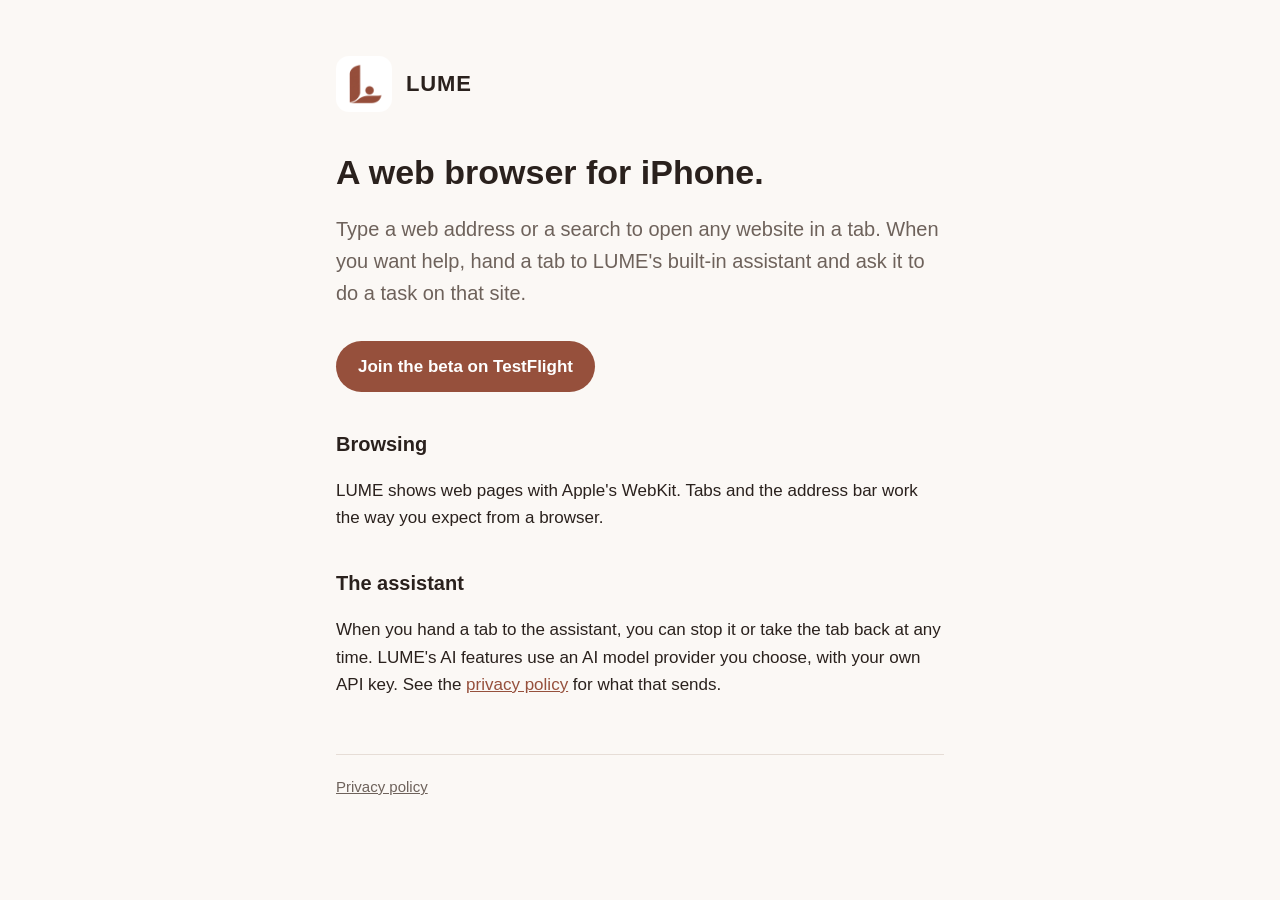
==== index.html @ 7d08f89e "Add the LUME website and privacy policy for GitHub Pages An orphan branch holding only the public si" ====
<!doctype html>
<html lang="en">
<head>
<meta charset="utf-8">
<meta name="viewport" content="width=device-width, initial-scale=1">
<title>LUME Browser</title>
<meta name="description" content="LUME is a web browser for iPhone with a built-in assistant.">
<link rel="icon" href="logo.png">
<link rel="stylesheet" href="style.css">
</head>
<body>
<main>
  <header>
    <img src="logo.png" alt="">
    <a href="./">LUME</a>
  </header>

  <h1>A web browser for iPhone.</h1>
  <p class="lede">Type a web address or a search to open any website in a tab. When you want help, hand a tab to LUME's built-in assistant and ask it to do a task on that site.</p>

  <p><a class="button" href="https://testflight.apple.com/join/erP8dkqD">Join the beta on TestFlight</a></p>

  <h2>Browsing</h2>
  <p>LUME shows web pages with Apple's WebKit. Tabs and the address bar work the way you expect from a browser.</p>

  <h2>The assistant</h2>
  <p>When you hand a tab to the assistant, you can stop it or take the tab back at any time. LUME's AI features use an AI model provider you choose, with your own API key. See the <a href="privacy.html">privacy policy</a> for what that sends.</p>

  <footer>
    <a href="privacy.html">Privacy policy</a>
  </footer>
</main>
</body>
</html>
---- style.css ----
:root {
  --bg: #fbf8f5;
  --fg: #2a211d;
  --muted: #6e625b;
  --accent: #96503c;
  --rule: #e6ddd6;
}
@media (prefers-color-scheme: dark) {
  :root {
    --bg: #171311;
    --fg: #f1e9e3;
    --muted: #a99d95;
    --accent: #d98b72;
    --rule: #332b27;
  }
}
* { box-sizing: border-box; }
body {
  margin: 0;
  background: var(--bg);
  color: var(--fg);
  font: 17px/1.6 -apple-system, BlinkMacSystemFont, "Helvetica Neue", Arial, sans-serif;
}
main { max-width: 640px; margin: 0 auto; padding: 56px 16px 72px; }
header { display: flex; align-items: center; gap: 14px; margin-bottom: 40px; }
header img { width: 56px; height: 56px; border-radius: 13px; background: #fff; }
header a { color: inherit; text-decoration: none; font-weight: 700; font-size: 22px; letter-spacing: 0.04em; }
h1 { font-size: 34px; line-height: 1.2; margin: 0 0 16px; }
h2 { font-size: 20px; margin: 36px 0 8px; }
p, li { color: var(--fg); }
.lede { font-size: 20px; color: var(--muted); margin-bottom: 32px; }
a { color: var(--accent); }
.button {
  display: inline-block; padding: 12px 22px; border-radius: 999px;
  background: var(--accent); color: #fff; text-decoration: none; font-weight: 600;
}
footer { margin-top: 56px; padding-top: 20px; border-top: 1px solid var(--rule); color: var(--muted); font-size: 15px; }
footer a { color: var(--muted); }
.updated { color: var(--muted); font-size: 15px; }
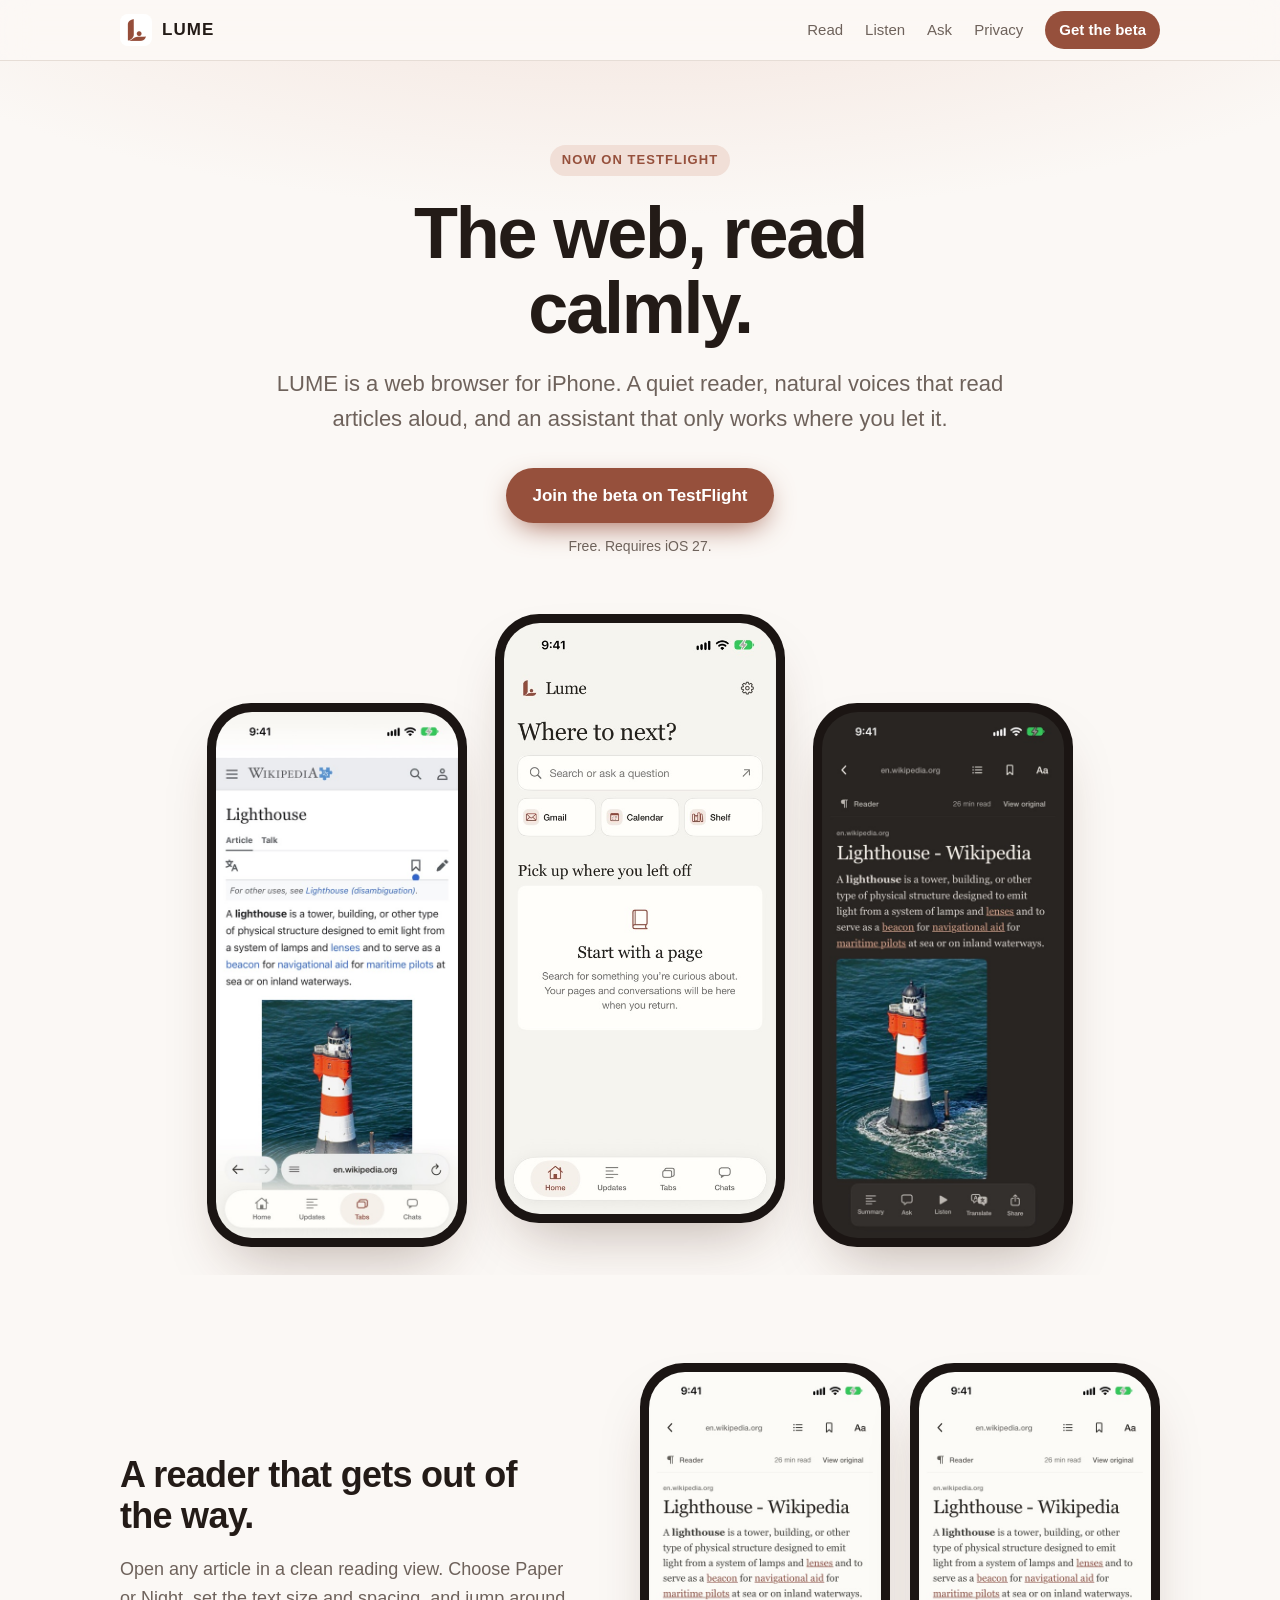
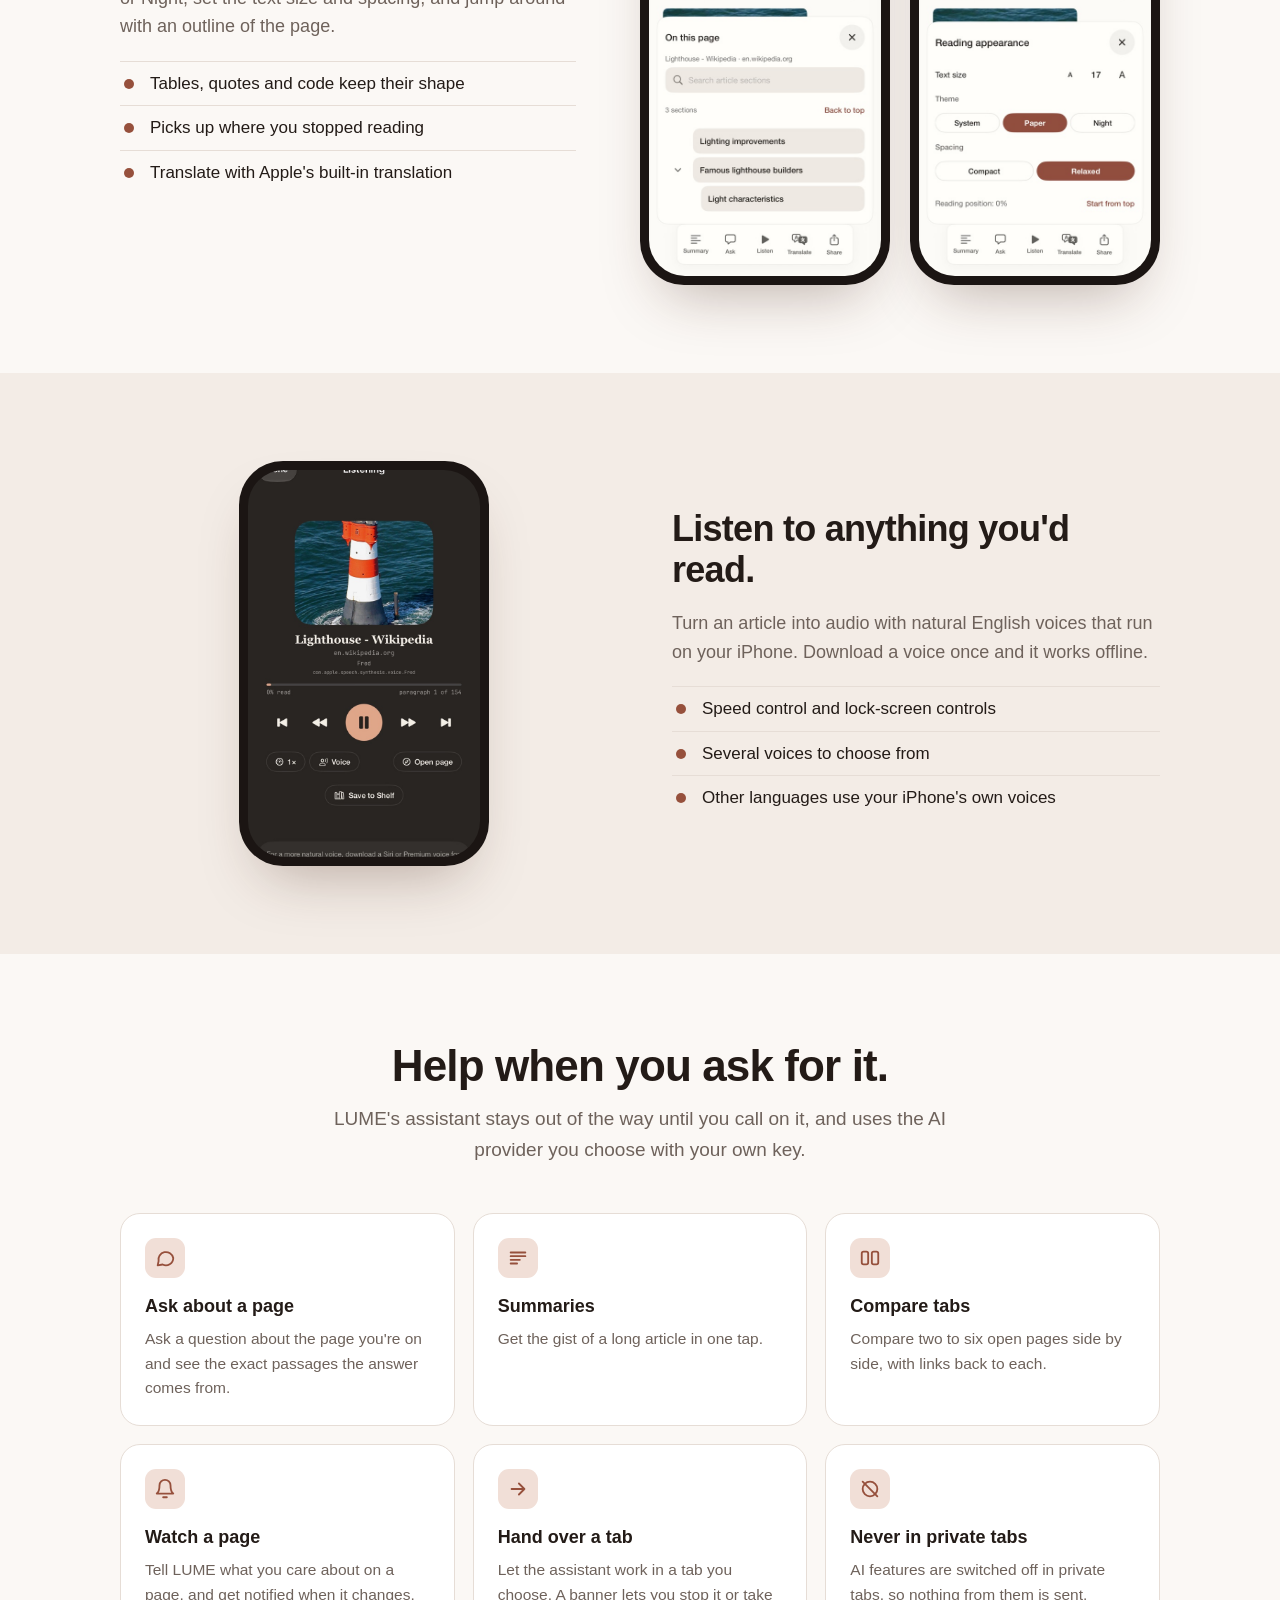
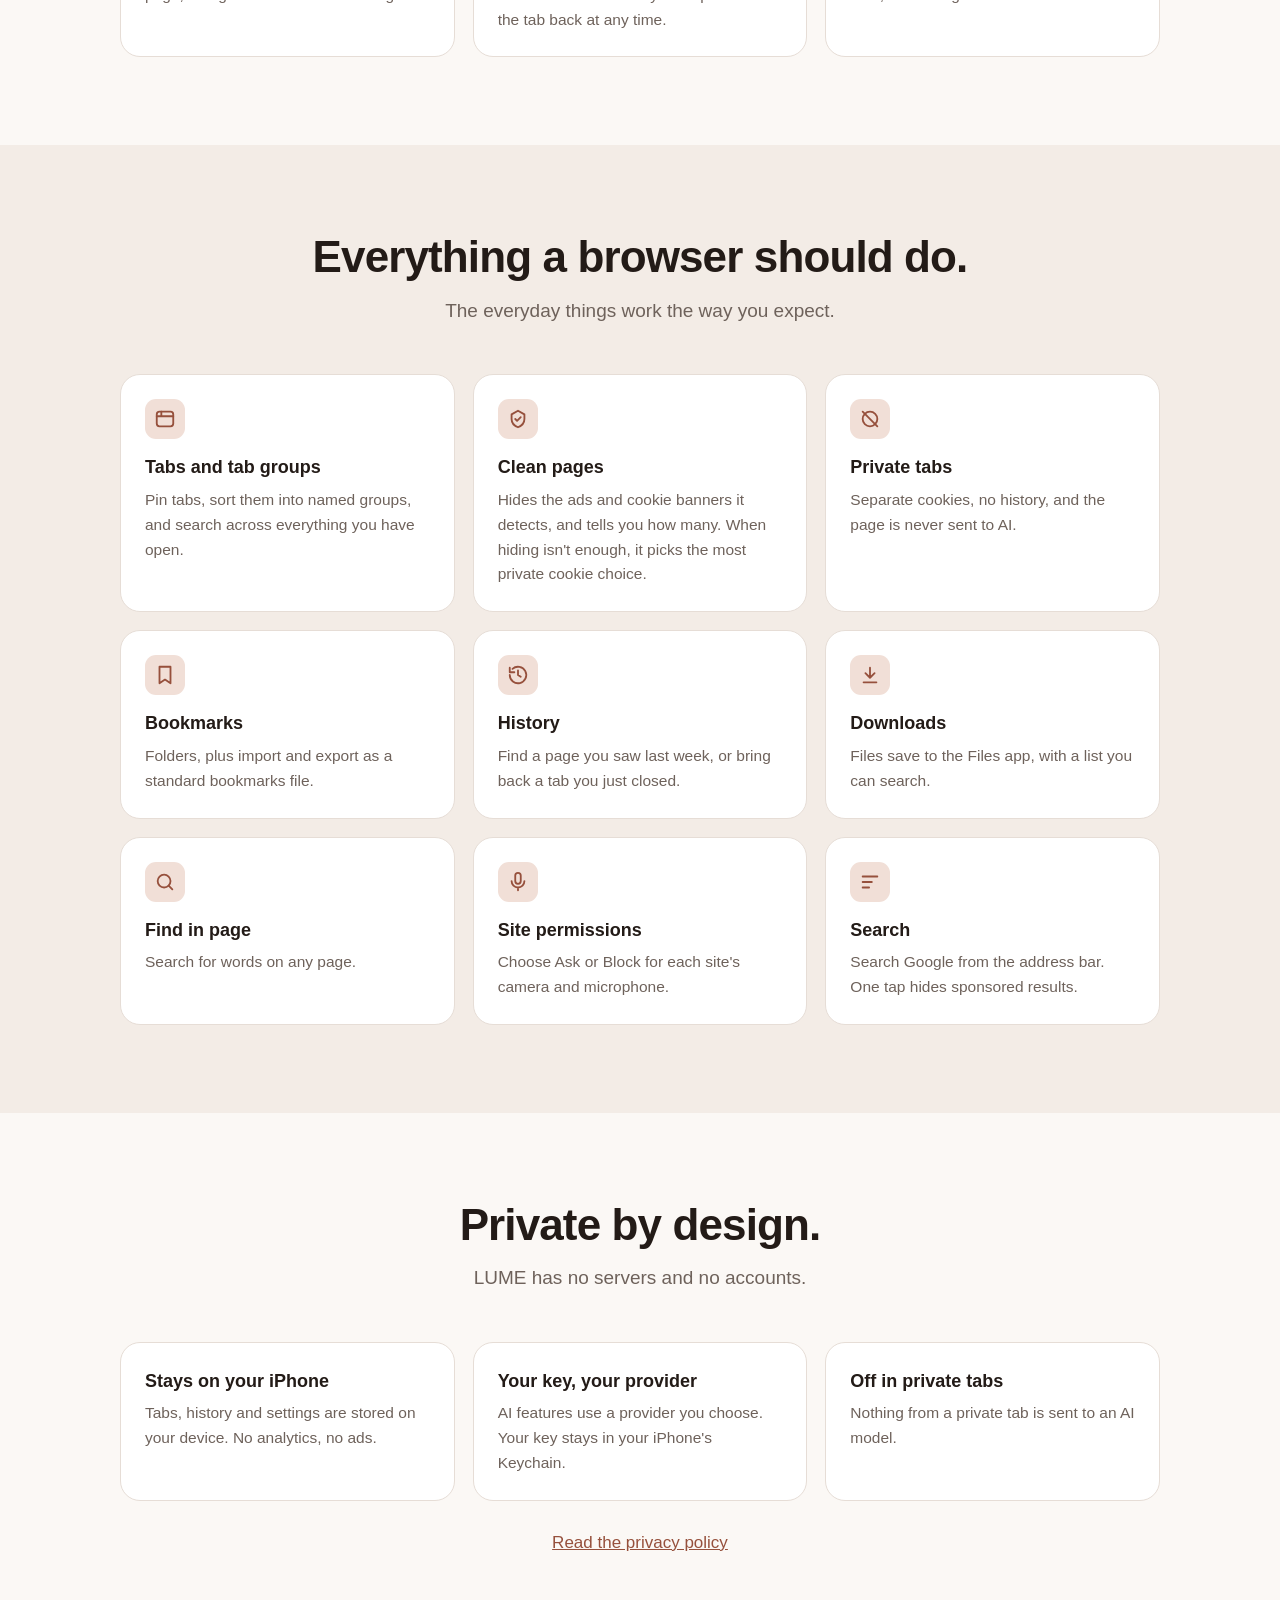
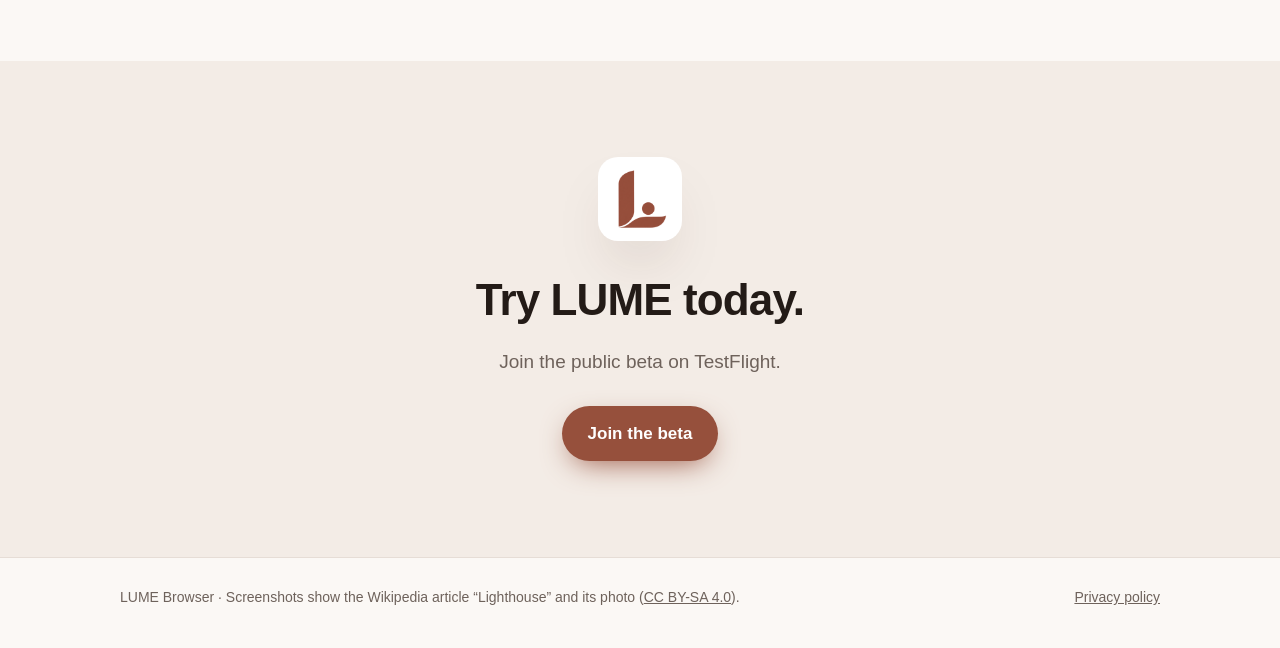
==== commit aa53720c: "Redesign the site with real screenshots and a verified feature list Screenshots were captured on 202" ====
--- a/index.html
+++ b/index.html
@@ -4,31 +4,205 @@
 <meta charset="utf-8">
 <meta name="viewport" content="width=device-width, initial-scale=1">
 <title>LUME Browser</title>
-<meta name="description" content="LUME is a web browser for iPhone with a built-in assistant.">
+<meta name="description" content="LUME is a web browser for iPhone with a calm reader, natural read-aloud voices and an assistant that works only where you let it.">
+<meta name="theme-color" content="#96503c">
 <link rel="icon" href="logo.png">
+<link rel="apple-touch-icon" href="logo.png">
 <link rel="stylesheet" href="style.css">
 </head>
 <body>
-<main>
-  <header>
-    <img src="logo.png" alt="">
-    <a href="./">LUME</a>
-  </header>
-
-  <h1>A web browser for iPhone.</h1>
-  <p class="lede">Type a web address or a search to open any website in a tab. When you want help, hand a tab to LUME's built-in assistant and ask it to do a task on that site.</p>
-
-  <p><a class="button" href="https://testflight.apple.com/join/erP8dkqD">Join the beta on TestFlight</a></p>
-
-  <h2>Browsing</h2>
-  <p>LUME shows web pages with Apple's WebKit. Tabs and the address bar work the way you expect from a browser.</p>
-
-  <h2>The assistant</h2>
-  <p>When you hand a tab to the assistant, you can stop it or take the tab back at any time. LUME's AI features use an AI model provider you choose, with your own API key. See the <a href="privacy.html">privacy policy</a> for what that sends.</p>
-
-  <footer>
-    <a href="privacy.html">Privacy policy</a>
-  </footer>
-</main>
+
+<nav>
+  <div class="wrap">
+    <a class="brand" href="./"><img src="logo.png" alt="">LUME</a>
+    <div class="links">
+      <a href="#read">Read</a>
+      <a href="#listen">Listen</a>
+      <a href="#ask">Ask</a>
+      <a href="privacy.html">Privacy</a>
+      <a class="pill" href="https://testflight.apple.com/join/erP8dkqD">Get the beta</a>
+    </div>
+  </div>
+</nav>
+
+<header class="hero">
+  <div class="wrap">
+    <span class="eyebrow">Now on TestFlight</span>
+    <h1>The web, read calmly.</h1>
+    <p class="lede">LUME is a web browser for iPhone. A quiet reader, natural voices that read articles aloud, and an assistant that only works where you let it.</p>
+    <a class="cta" href="https://testflight.apple.com/join/erP8dkqD">Join the beta on TestFlight</a>
+    <span class="sub">Free. Requires iOS 27.</span>
+
+    <div class="phones">
+      <div class="phone"><img src="shots/web.jpg" alt="A web page open in LUME"></div>
+      <div class="phone"><img src="shots/home.jpg" alt="LUME's home screen"></div>
+      <div class="phone"><img src="shots/reader-night.jpg" alt="An article in LUME's reader, Night theme"></div>
+    </div>
+  </div>
+</header>
+
+<section id="read">
+  <div class="wrap split">
+    <div class="copy">
+      <h3>A reader that gets out of the way.</h3>
+      <p>Open any article in a clean reading view. Choose Paper or Night, set the text size and spacing, and jump around with an outline of the page.</p>
+      <ul>
+        <li>Tables, quotes and code keep their shape</li>
+        <li>Picks up where you stopped reading</li>
+        <li>Translate with Apple's built-in translation</li>
+      </ul>
+    </div>
+    <div class="shot">
+      <div class="phone"><img src="shots/reader-outline.jpg" alt="The reader's page outline"></div>
+      <div class="phone"><img src="shots/reader-controls.jpg" alt="Reading appearance controls"></div>
+    </div>
+  </div>
+</section>
+
+<section id="listen" class="alt">
+  <div class="wrap split flip">
+    <div class="copy">
+      <h3>Listen to anything you'd read.</h3>
+      <p>Turn an article into audio with natural English voices that run on your iPhone. Download a voice once and it works offline.</p>
+      <ul>
+        <li>Speed control and lock-screen controls</li>
+        <li>Several voices to choose from</li>
+        <li>Other languages use your iPhone's own voices</li>
+      </ul>
+    </div>
+    <div class="shot">
+      <div class="phone"><img src="shots/player.jpg" alt="LUME reading an article aloud"></div>
+    </div>
+  </div>
+</section>
+
+<section id="ask">
+  <div class="wrap">
+    <div class="section-head">
+      <h2>Help when you ask for it.</h2>
+      <p>LUME's assistant stays out of the way until you call on it, and uses the AI provider you choose with your own key.</p>
+    </div>
+    <div class="grid">
+      <div class="card">
+        <div class="icon"><svg viewBox="0 0 24 24" fill="none" stroke="currentColor" stroke-width="2" stroke-linecap="round" stroke-linejoin="round"><path d="M21 12a8 8 0 0 1-11.6 7.1L4 20l1-4.6A8 8 0 1 1 21 12z"/></svg></div>
+        <h4>Ask about a page</h4>
+        <p>Ask a question about the page you're on and see the exact passages the answer comes from.</p>
+      </div>
+      <div class="card">
+        <div class="icon"><svg viewBox="0 0 24 24" fill="none" stroke="currentColor" stroke-width="2" stroke-linecap="round" stroke-linejoin="round"><path d="M4 6h16M4 10h16M4 14h10M4 18h7"/></svg></div>
+        <h4>Summaries</h4>
+        <p>Get the gist of a long article in one tap.</p>
+      </div>
+      <div class="card">
+        <div class="icon"><svg viewBox="0 0 24 24" fill="none" stroke="currentColor" stroke-width="2" stroke-linecap="round" stroke-linejoin="round"><rect x="3" y="5" width="7" height="14" rx="2"/><rect x="14" y="5" width="7" height="14" rx="2"/></svg></div>
+        <h4>Compare tabs</h4>
+        <p>Compare two to six open pages side by side, with links back to each.</p>
+      </div>
+      <div class="card">
+        <div class="icon"><svg viewBox="0 0 24 24" fill="none" stroke="currentColor" stroke-width="2" stroke-linecap="round" stroke-linejoin="round"><path d="M6 8a6 6 0 0 1 12 0c0 7 3 9 3 9H3s3-2 3-9"/><path d="M10 21h4"/></svg></div>
+        <h4>Watch a page</h4>
+        <p>Tell LUME what you care about on a page, and get notified when it changes.</p>
+      </div>
+      <div class="card">
+        <div class="icon"><svg viewBox="0 0 24 24" fill="none" stroke="currentColor" stroke-width="2" stroke-linecap="round" stroke-linejoin="round"><path d="M5 12h14M13 6l6 6-6 6"/></svg></div>
+        <h4>Hand over a tab</h4>
+        <p>Let the assistant work in a tab you choose. A banner lets you stop it or take the tab back at any time.</p>
+      </div>
+      <div class="card">
+        <div class="icon"><svg viewBox="0 0 24 24" fill="none" stroke="currentColor" stroke-width="2" stroke-linecap="round" stroke-linejoin="round"><circle cx="12" cy="12" r="8"/><path d="M4 4l16 16"/></svg></div>
+        <h4>Never in private tabs</h4>
+        <p>AI features are switched off in private tabs, so nothing from them is sent.</p>
+      </div>
+    </div>
+  </div>
+</section>
+
+<section class="alt">
+  <div class="wrap">
+    <div class="section-head">
+      <h2>Everything a browser should do.</h2>
+      <p>The everyday things work the way you expect.</p>
+    </div>
+    <div class="grid">
+      <div class="card">
+        <div class="icon"><svg viewBox="0 0 24 24" fill="none" stroke="currentColor" stroke-width="2" stroke-linecap="round" stroke-linejoin="round"><rect x="3" y="4" width="18" height="16" rx="3"/><path d="M3 9h18M8 4v5"/></svg></div>
+        <h4>Tabs and tab groups</h4>
+        <p>Pin tabs, sort them into named groups, and search across everything you have open.</p>
+      </div>
+      <div class="card">
+        <div class="icon"><svg viewBox="0 0 24 24" fill="none" stroke="currentColor" stroke-width="2" stroke-linecap="round" stroke-linejoin="round"><path d="M12 3l7 4v5c0 4.5-3 7.5-7 9-4-1.5-7-4.5-7-9V7z"/><path d="M9 12l2 2 4-4"/></svg></div>
+        <h4>Clean pages</h4>
+        <p>Hides the ads and cookie banners it detects, and tells you how many. When hiding isn't enough, it picks the most private cookie choice.</p>
+      </div>
+      <div class="card">
+        <div class="icon"><svg viewBox="0 0 24 24" fill="none" stroke="currentColor" stroke-width="2" stroke-linecap="round" stroke-linejoin="round"><circle cx="12" cy="12" r="8"/><path d="M4 4l16 16"/></svg></div>
+        <h4>Private tabs</h4>
+        <p>Separate cookies, no history, and the page is never sent to AI.</p>
+      </div>
+      <div class="card">
+        <div class="icon"><svg viewBox="0 0 24 24" fill="none" stroke="currentColor" stroke-width="2" stroke-linecap="round" stroke-linejoin="round"><path d="M6 3h12v18l-6-4-6 4z"/></svg></div>
+        <h4>Bookmarks</h4>
+        <p>Folders, plus import and export as a standard bookmarks file.</p>
+      </div>
+      <div class="card">
+        <div class="icon"><svg viewBox="0 0 24 24" fill="none" stroke="currentColor" stroke-width="2" stroke-linecap="round" stroke-linejoin="round"><path d="M3 12a9 9 0 1 0 3-6.7"/><path d="M3 4v5h5M12 7v5l3 2"/></svg></div>
+        <h4>History</h4>
+        <p>Find a page you saw last week, or bring back a tab you just closed.</p>
+      </div>
+      <div class="card">
+        <div class="icon"><svg viewBox="0 0 24 24" fill="none" stroke="currentColor" stroke-width="2" stroke-linecap="round" stroke-linejoin="round"><path d="M12 4v11M7 10l5 5 5-5M5 20h14"/></svg></div>
+        <h4>Downloads</h4>
+        <p>Files save to the Files app, with a list you can search.</p>
+      </div>
+      <div class="card">
+        <div class="icon"><svg viewBox="0 0 24 24" fill="none" stroke="currentColor" stroke-width="2" stroke-linecap="round" stroke-linejoin="round"><circle cx="11" cy="11" r="7"/><path d="M20 20l-4-4"/></svg></div>
+        <h4>Find in page</h4>
+        <p>Search for words on any page.</p>
+      </div>
+      <div class="card">
+        <div class="icon"><svg viewBox="0 0 24 24" fill="none" stroke="currentColor" stroke-width="2" stroke-linecap="round" stroke-linejoin="round"><path d="M12 2a3 3 0 0 0-3 3v6a3 3 0 0 0 6 0V5a3 3 0 0 0-3-3z"/><path d="M5 11a7 7 0 0 0 14 0M12 18v3"/></svg></div>
+        <h4>Site permissions</h4>
+        <p>Choose Ask or Block for each site's camera and microphone.</p>
+      </div>
+      <div class="card">
+        <div class="icon"><svg viewBox="0 0 24 24" fill="none" stroke="currentColor" stroke-width="2" stroke-linecap="round" stroke-linejoin="round"><path d="M4 6h16M4 12h10M4 18h7"/></svg></div>
+        <h4>Search</h4>
+        <p>Search Google from the address bar. One tap hides sponsored results.</p>
+      </div>
+    </div>
+  </div>
+</section>
+
+<section class="band">
+  <div class="wrap">
+    <div class="section-head">
+      <h2>Private by design.</h2>
+      <p>LUME has no servers and no accounts.</p>
+    </div>
+    <div class="cards">
+      <div class="card"><h4>Stays on your iPhone</h4><p>Tabs, history and settings are stored on your device. No analytics, no ads.</p></div>
+      <div class="card"><h4>Your key, your provider</h4><p>AI features use a provider you choose. Your key stays in your iPhone's Keychain.</p></div>
+      <div class="card"><h4>Off in private tabs</h4><p>Nothing from a private tab is sent to an AI model.</p></div>
+    </div>
+    <p style="margin-top:28px"><a href="privacy.html">Read the privacy policy</a></p>
+  </div>
+</section>
+
+<section class="final alt">
+  <div class="wrap">
+    <img class="mark" src="logo.png" alt="">
+    <h2>Try LUME today.</h2>
+    <p>Join the public beta on TestFlight.</p>
+    <a class="cta" href="https://testflight.apple.com/join/erP8dkqD">Join the beta</a>
+  </div>
+</section>
+
+<footer>
+  <div class="wrap">
+    <span>LUME Browser · Screenshots show the Wikipedia article “Lighthouse” and its photo (<a href="https://creativecommons.org/licenses/by-sa/4.0/">CC BY-SA 4.0</a>).</span>
+    <span><a href="privacy.html">Privacy policy</a></span>
+  </div>
+</footer>
+
 </body>
 </html>
--- a/style.css
+++ b/style.css
@@ -1,39 +1,120 @@
 :root {
   --bg: #fbf8f5;
-  --fg: #2a211d;
+  --bg-alt: #f3ece6;
+  --card: #ffffff;
+  --fg: #231b17;
   --muted: #6e625b;
   --accent: #96503c;
+  --accent-soft: #f1dfd7;
   --rule: #e6ddd6;
+  --frame: #1b1513;
+  --shadow: 0 30px 60px -25px rgba(70, 35, 20, 0.35);
 }
 @media (prefers-color-scheme: dark) {
   :root {
-    --bg: #171311;
-    --fg: #f1e9e3;
+    --bg: #14100e;
+    --bg-alt: #1c1714;
+    --card: #221c19;
+    --fg: #f3ebe5;
     --muted: #a99d95;
-    --accent: #d98b72;
+    --accent: #e0947b;
+    --accent-soft: #3a2721;
     --rule: #332b27;
+    --frame: #000;
+    --shadow: 0 30px 60px -25px rgba(0, 0, 0, 0.8);
   }
 }
 * { box-sizing: border-box; }
+html { scroll-behavior: smooth; }
 body {
   margin: 0;
   background: var(--bg);
   color: var(--fg);
-  font: 17px/1.6 -apple-system, BlinkMacSystemFont, "Helvetica Neue", Arial, sans-serif;
+  font: 17px/1.6 -apple-system, BlinkMacSystemFont, "SF Pro Text", "Helvetica Neue", Arial, sans-serif;
+  -webkit-font-smoothing: antialiased;
 }
-main { max-width: 640px; margin: 0 auto; padding: 56px 16px 72px; }
-header { display: flex; align-items: center; gap: 14px; margin-bottom: 40px; }
-header img { width: 56px; height: 56px; border-radius: 13px; background: #fff; }
-header a { color: inherit; text-decoration: none; font-weight: 700; font-size: 22px; letter-spacing: 0.04em; }
-h1 { font-size: 34px; line-height: 1.2; margin: 0 0 16px; }
-h2 { font-size: 20px; margin: 36px 0 8px; }
-p, li { color: var(--fg); }
-.lede { font-size: 20px; color: var(--muted); margin-bottom: 32px; }
+img { max-width: 100%; display: block; }
 a { color: var(--accent); }
-.button {
-  display: inline-block; padding: 12px 22px; border-radius: 999px;
-  background: var(--accent); color: #fff; text-decoration: none; font-weight: 600;
+.wrap { max-width: 1080px; margin: 0 auto; padding: 0 20px; }
+
+/* Nav */
+nav { position: sticky; top: 0; z-index: 10; backdrop-filter: saturate(180%) blur(16px); -webkit-backdrop-filter: saturate(180%) blur(16px); background: color-mix(in srgb, var(--bg) 78%, transparent); border-bottom: 1px solid var(--rule); }
+nav .wrap { display: flex; align-items: center; justify-content: space-between; height: 60px; }
+.brand { display: flex; align-items: center; gap: 10px; color: inherit; text-decoration: none; font-weight: 700; letter-spacing: 0.06em; }
+.brand img { width: 32px; height: 32px; border-radius: 8px; background: #fff; }
+nav .links { display: flex; gap: 22px; align-items: center; font-size: 15px; }
+nav .links a { color: var(--muted); text-decoration: none; }
+nav .links a.pill { color: #fff; background: var(--accent); padding: 7px 14px; border-radius: 999px; font-weight: 600; }
+@media (max-width: 640px) { nav .links a:not(.pill) { display: none; } }
+
+/* Hero */
+.hero { position: relative; overflow: hidden; padding: 84px 0 40px; text-align: center; }
+.hero::before { content: ""; position: absolute; inset: -40% -20% auto; height: 640px; background: radial-gradient(closest-side, var(--accent-soft), transparent); z-index: -1; }
+.eyebrow { display: inline-block; font-size: 13px; font-weight: 600; letter-spacing: 0.08em; text-transform: uppercase; color: var(--accent); background: var(--accent-soft); padding: 5px 12px; border-radius: 999px; margin-bottom: 20px; }
+.hero h1 { font-size: clamp(40px, 7vw, 72px); line-height: 1.04; letter-spacing: -0.03em; margin: 0 auto 20px; max-width: 14ch; }
+.hero p.lede { font-size: clamp(18px, 2.2vw, 22px); color: var(--muted); max-width: 36em; margin: 0 auto 32px; }
+.cta { display: inline-flex; align-items: center; gap: 10px; padding: 14px 26px; border-radius: 999px; background: var(--accent); color: #fff; text-decoration: none; font-weight: 600; font-size: 17px; box-shadow: 0 10px 30px -10px var(--accent); }
+.cta:hover { filter: brightness(1.06); }
+.sub { display: block; margin-top: 12px; font-size: 14px; color: var(--muted); }
+
+/* Phones */
+.phones { display: flex; justify-content: center; align-items: flex-end; gap: 28px; margin-top: 56px; padding-bottom: 12px; }
+.phone { flex: 0 0 auto; width: 260px; border-radius: 44px; padding: 9px; background: var(--frame); box-shadow: var(--shadow); }
+.phone img { border-radius: 36px; width: 100%; height: auto; }
+.phones .phone:nth-child(2) { width: 290px; }
+.phones .phone:nth-child(1), .phones .phone:nth-child(3) { transform: translateY(24px); }
+@media (max-width: 860px) { .phones .phone:nth-child(1), .phones .phone:nth-child(3) { display: none; } }
+
+/* Sections */
+section { padding: 88px 0; }
+section.alt { background: var(--bg-alt); }
+.section-head { text-align: center; max-width: 40em; margin: 0 auto 48px; }
+.section-head h2 { font-size: clamp(30px, 4.5vw, 44px); line-height: 1.1; letter-spacing: -0.02em; margin: 0 0 14px; }
+.section-head p { color: var(--muted); font-size: 19px; margin: 0; }
+
+.split { display: grid; grid-template-columns: 1fr 1fr; gap: 64px; align-items: center; }
+.split.flip .copy { order: 2; }
+.split .copy h3 { font-size: clamp(26px, 3.5vw, 36px); line-height: 1.15; letter-spacing: -0.02em; margin: 0 0 14px; }
+.split .copy p { color: var(--muted); font-size: 18px; }
+.split .copy ul { list-style: none; padding: 0; margin: 20px 0 0; }
+.split .copy li { padding: 8px 0 8px 30px; position: relative; border-top: 1px solid var(--rule); }
+.split .copy li::before { content: ""; position: absolute; left: 4px; top: 17px; width: 10px; height: 10px; border-radius: 50%; background: var(--accent); }
+.split .shot { display: flex; justify-content: center; gap: 20px; }
+.split .shot .phone { width: 250px; }
+@media (max-width: 860px) {
+  .split { grid-template-columns: 1fr; gap: 36px; }
+  .split.flip .copy { order: 0; }
+  .split .shot .phone:nth-child(2) { display: none; }
 }
-footer { margin-top: 56px; padding-top: 20px; border-top: 1px solid var(--rule); color: var(--muted); font-size: 15px; }
+
+/* Feature grid */
+.grid { display: grid; grid-template-columns: repeat(3, 1fr); gap: 18px; }
+@media (max-width: 860px) { .grid { grid-template-columns: repeat(2, 1fr); } }
+@media (max-width: 560px) { .grid { grid-template-columns: 1fr; } }
+.card { background: var(--card); border: 1px solid var(--rule); border-radius: 20px; padding: 24px; }
+.card .icon { width: 40px; height: 40px; border-radius: 11px; background: var(--accent-soft); color: var(--accent); display: grid; place-items: center; margin-bottom: 14px; }
+.card .icon svg { width: 22px; height: 22px; }
+.card h4 { margin: 0 0 6px; font-size: 18px; }
+.card p { margin: 0; color: var(--muted); font-size: 15.5px; }
+
+/* Privacy band */
+.band { text-align: center; }
+.band .cards { display: grid; grid-template-columns: repeat(3, 1fr); gap: 18px; text-align: left; margin-top: 8px; }
+@media (max-width: 760px) { .band .cards { grid-template-columns: 1fr; } }
+
+/* Final CTA */
+.final { text-align: center; padding: 96px 0; }
+.final img.mark { width: 84px; height: 84px; border-radius: 20px; background: #fff; margin: 0 auto 24px; box-shadow: var(--shadow); }
+.final h2 { font-size: clamp(30px, 4.5vw, 44px); margin: 0 0 12px; letter-spacing: -0.02em; }
+.final p { color: var(--muted); margin: 0 0 28px; font-size: 19px; }
+
+footer { border-top: 1px solid var(--rule); padding: 28px 0 40px; color: var(--muted); font-size: 14px; }
+footer .wrap { display: flex; justify-content: space-between; gap: 16px; flex-wrap: wrap; }
 footer a { color: var(--muted); }
-.updated { color: var(--muted); font-size: 15px; }
+
+/* Policy page */
+.doc { max-width: 680px; margin: 0 auto; padding: 56px 20px 80px; }
+.doc h1 { font-size: clamp(34px, 5vw, 48px); letter-spacing: -0.02em; line-height: 1.1; margin: 0 0 8px; }
+.doc h2 { font-size: 21px; margin: 40px 0 8px; }
+.doc .updated { color: var(--muted); font-size: 15px; margin-bottom: 28px; }
+.doc .summary { background: var(--card); border: 1px solid var(--rule); border-radius: 18px; padding: 20px 22px; }
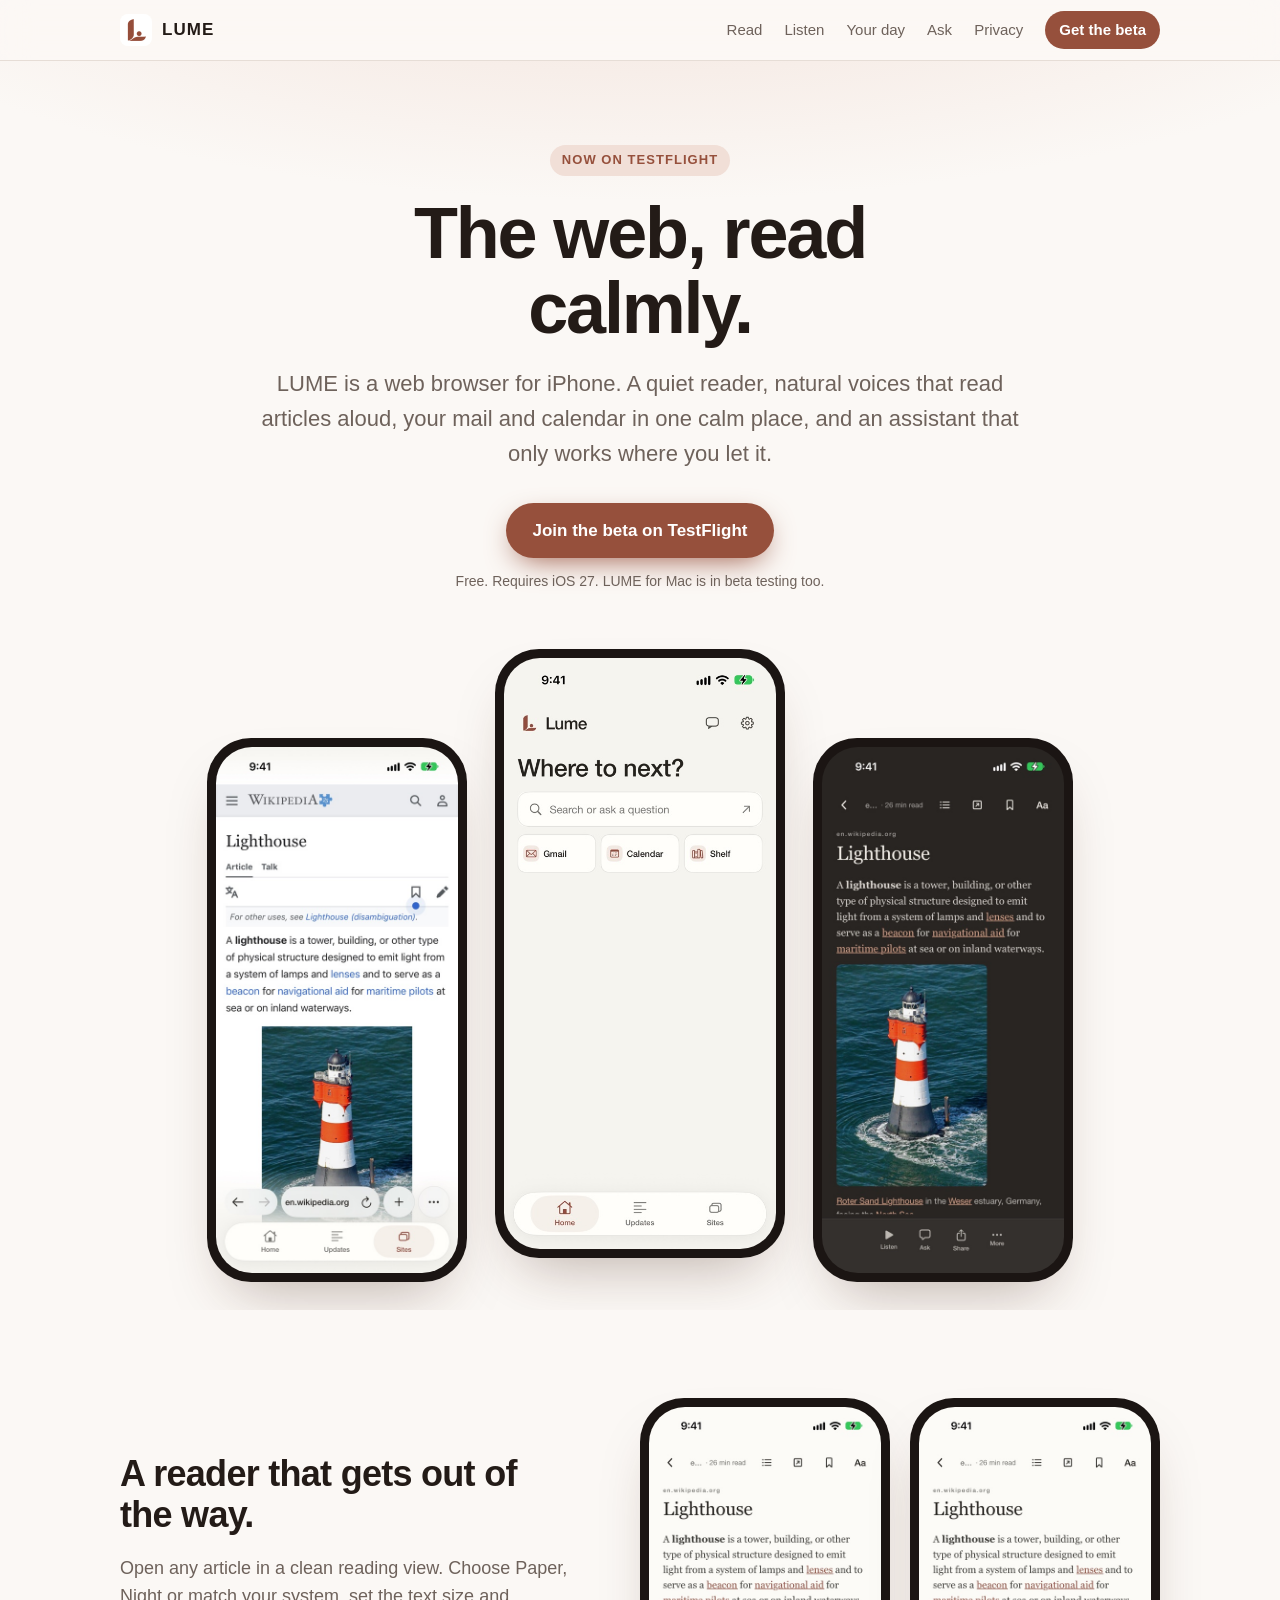
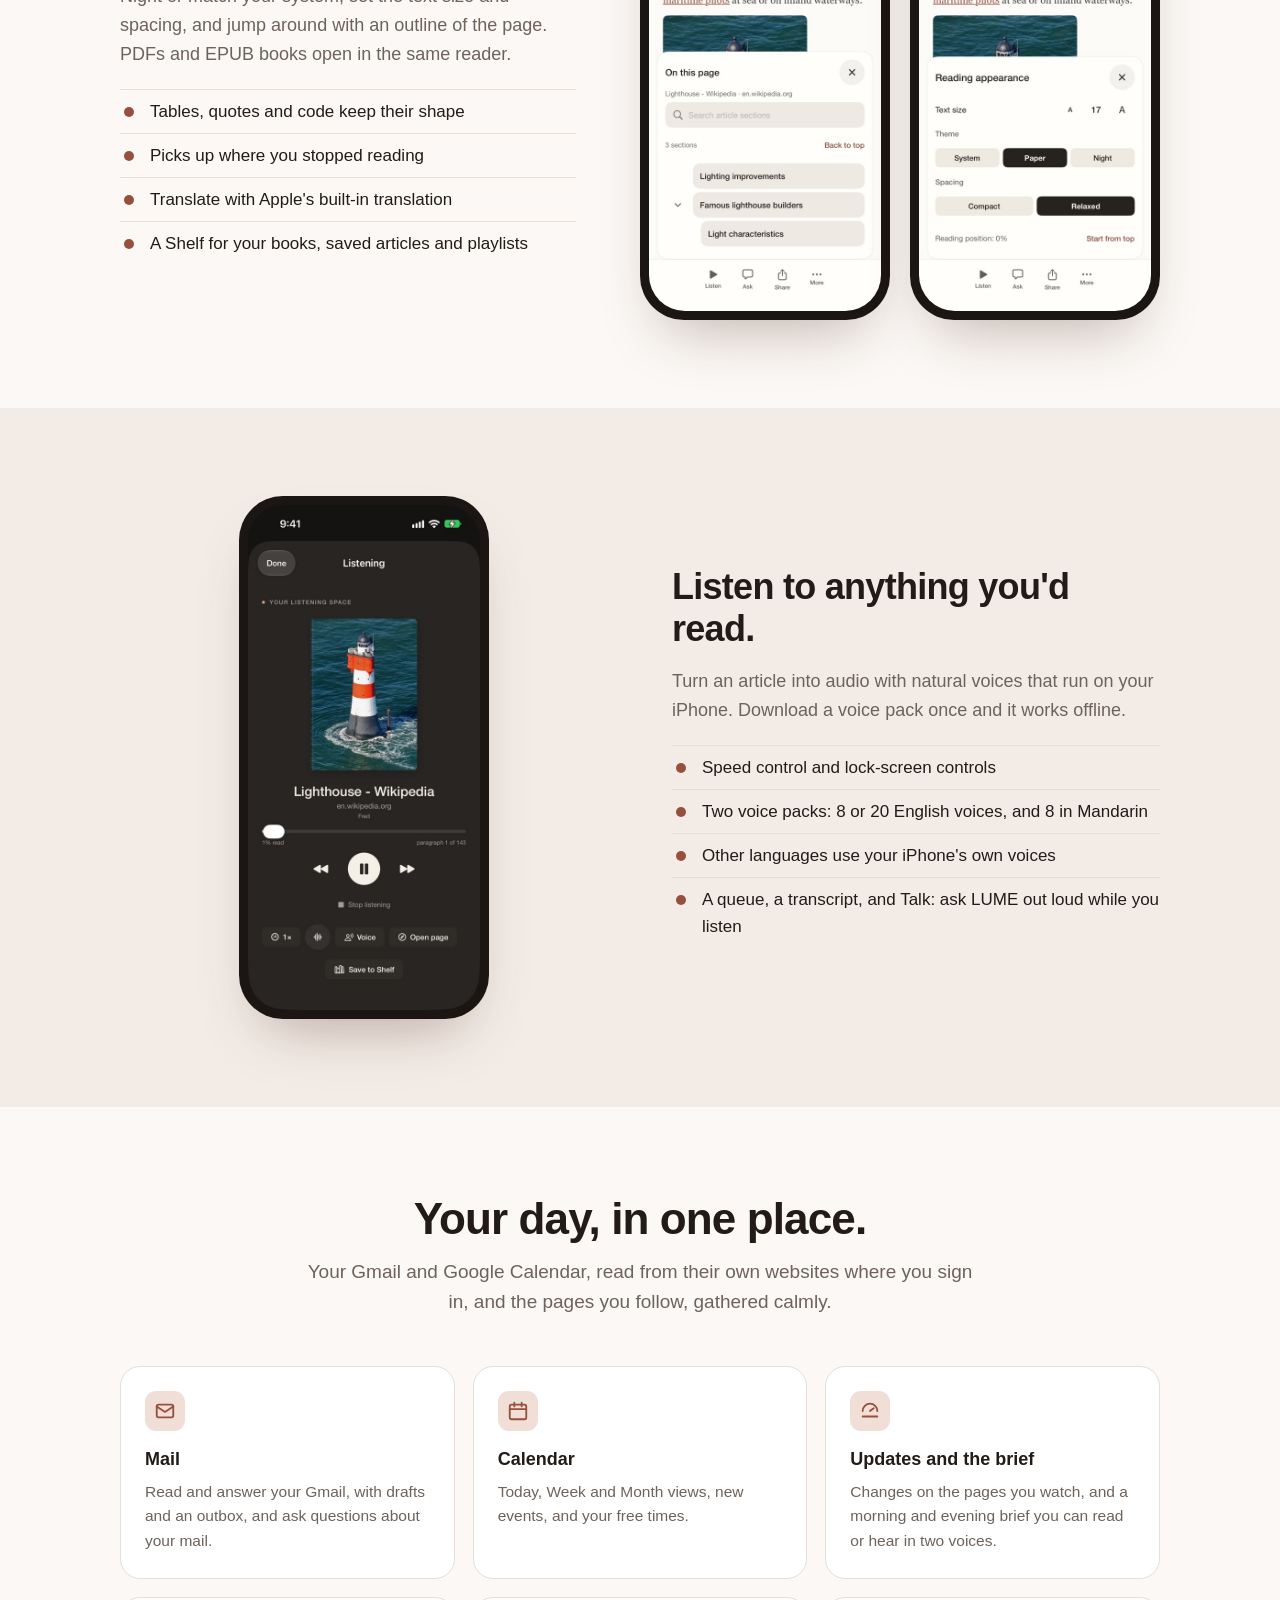
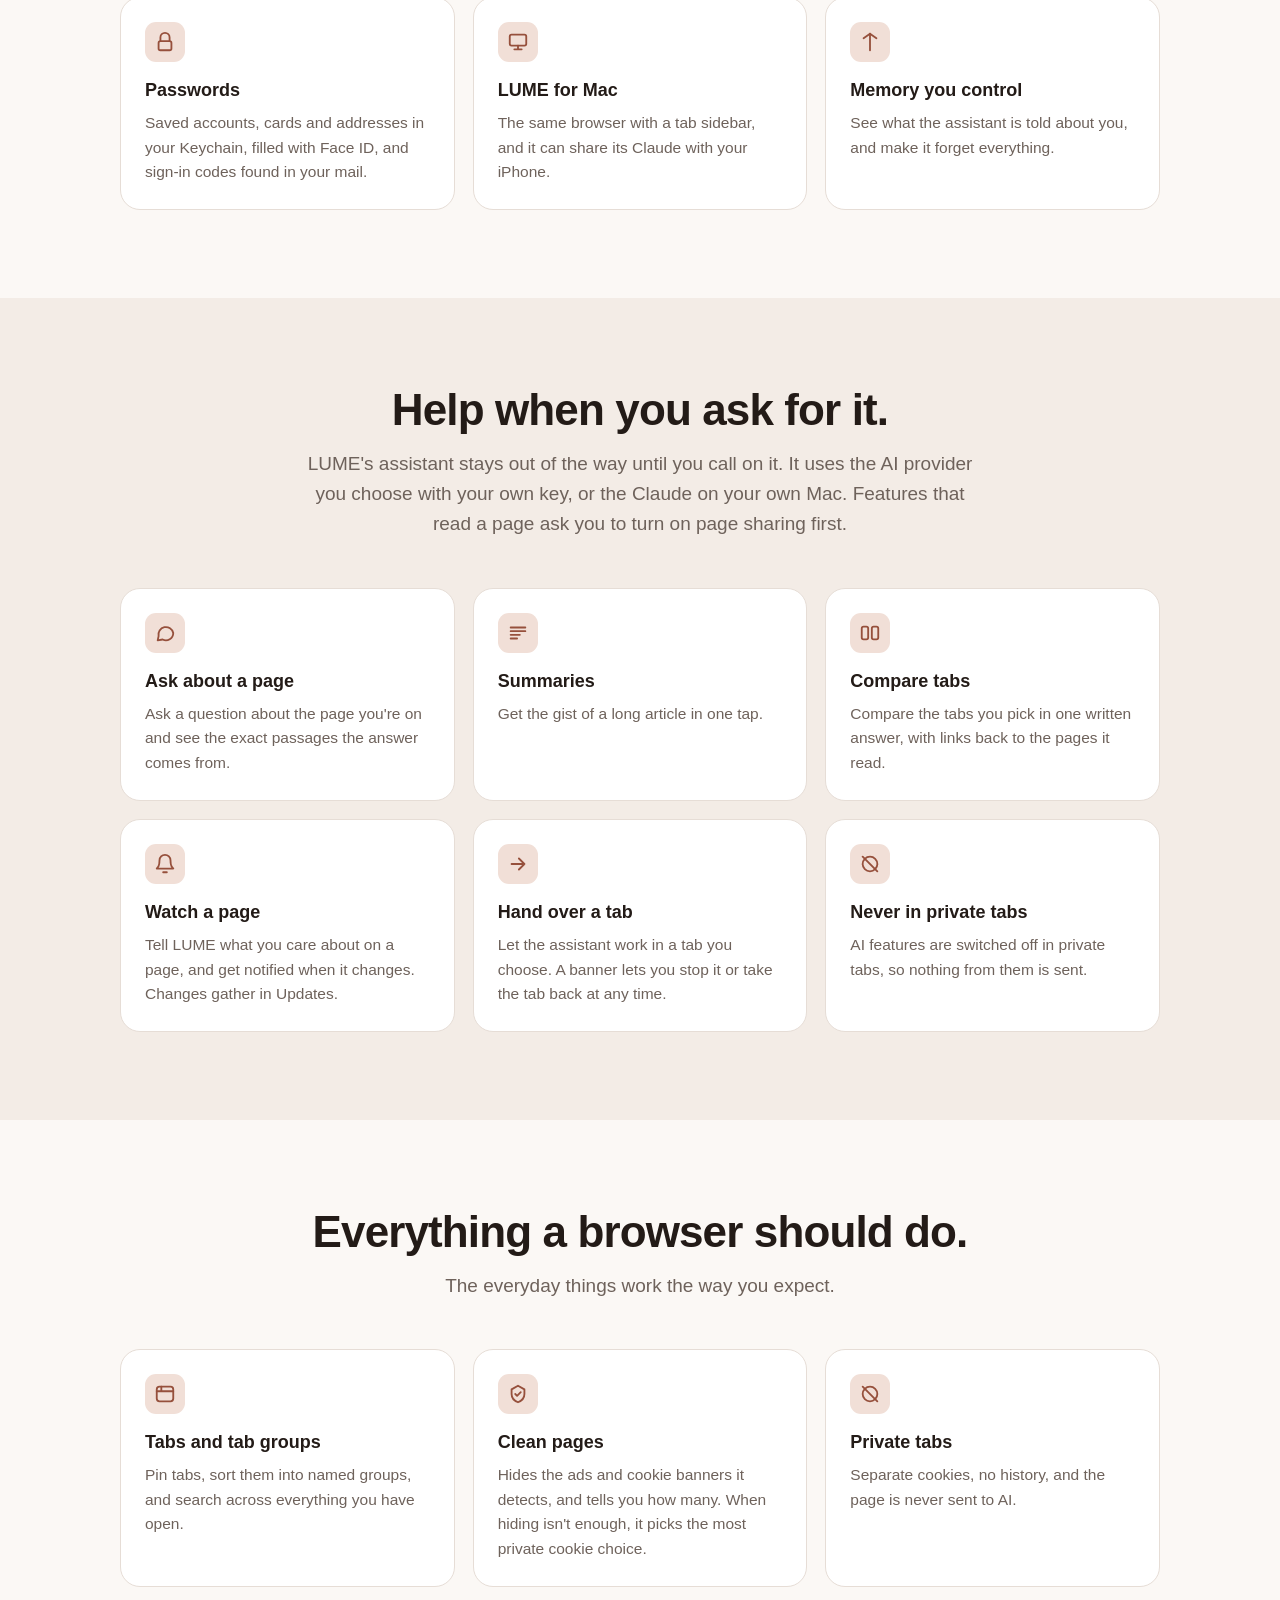
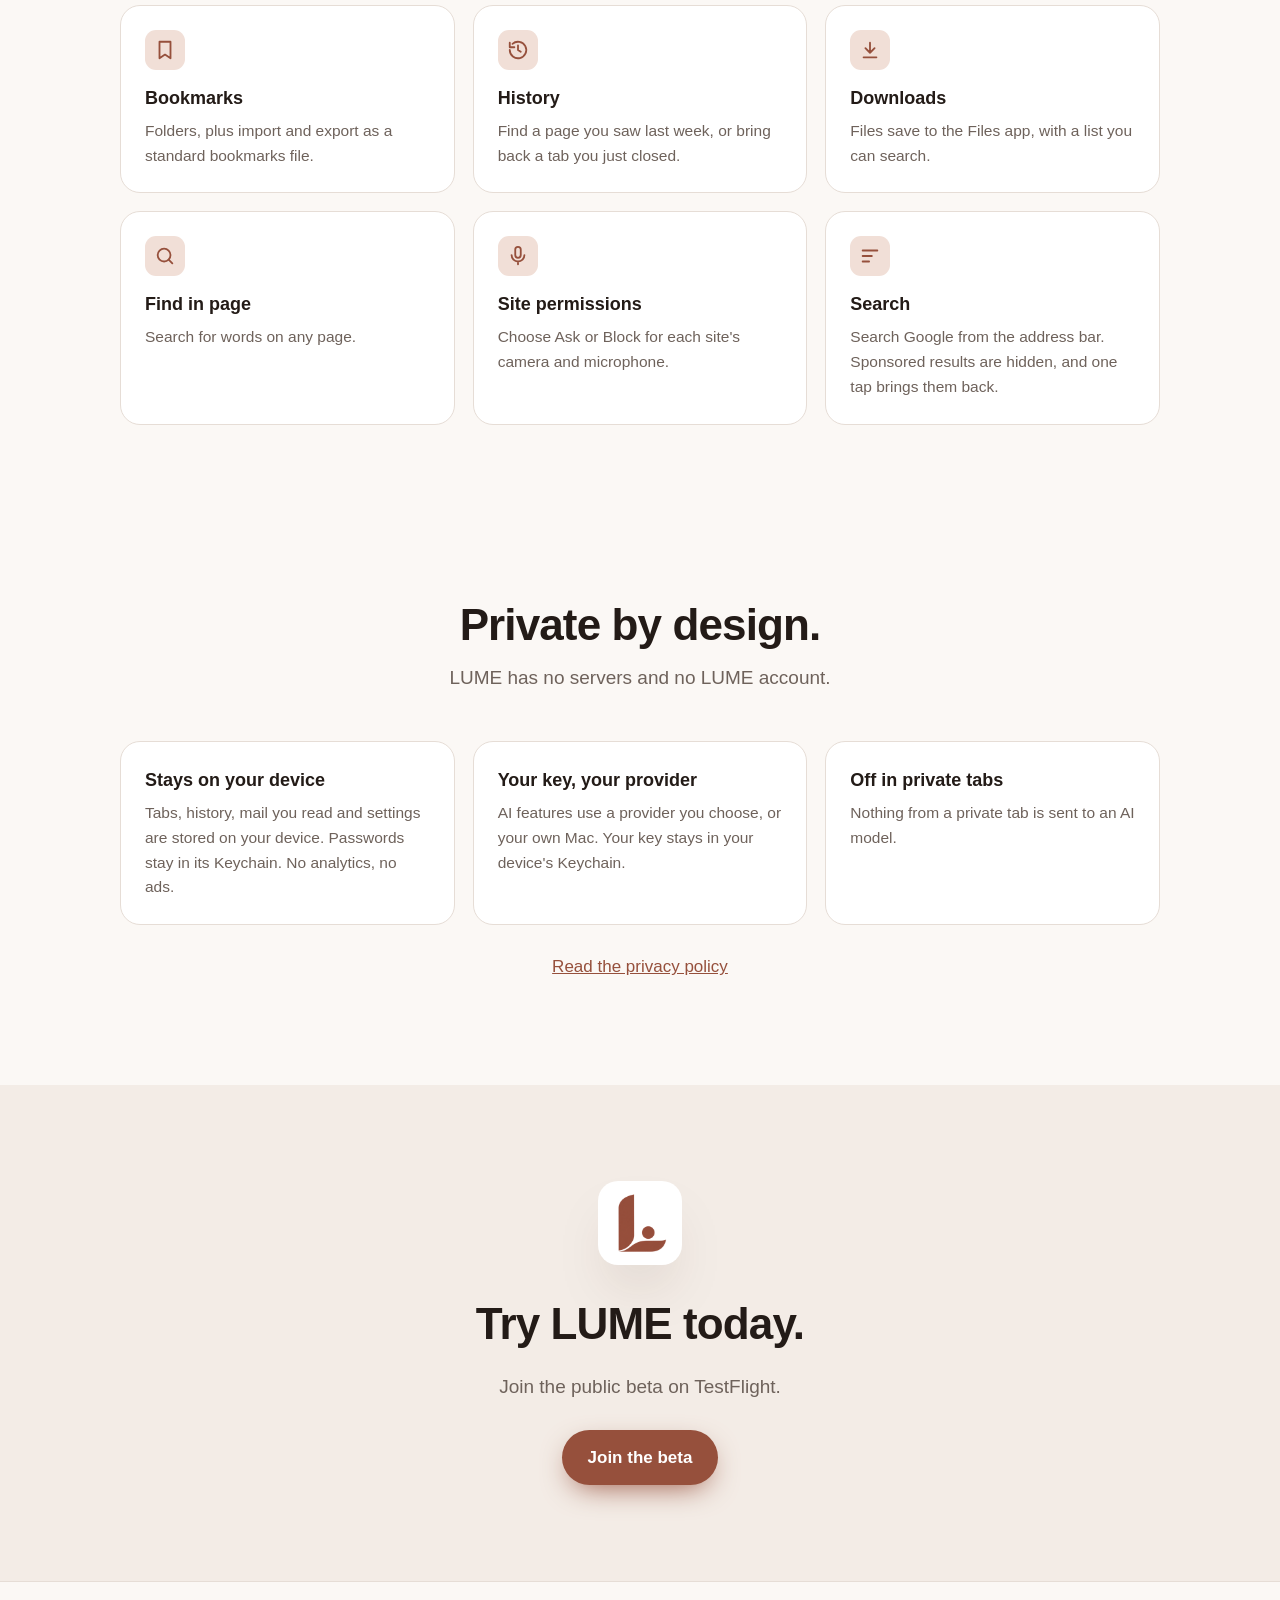
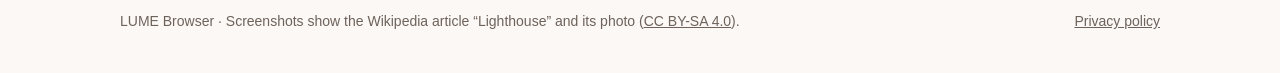
==== commit d4a52209: "Home page: today's app, with Mail, Calendar, Updates, Passwords and the Mac app; new screenshots Fea" ====
--- a/index.html
+++ b/index.html
@@ -4,7 +4,7 @@
 <meta charset="utf-8">
 <meta name="viewport" content="width=device-width, initial-scale=1">
 <title>LUME Browser</title>
-<meta name="description" content="LUME is a web browser for iPhone with a calm reader, natural read-aloud voices and an assistant that works only where you let it.">
+<meta name="description" content="LUME is a web browser for iPhone and Mac with a calm reader, natural read-aloud voices, your Gmail and calendar, and an assistant that works only where you let it.">
 <meta name="theme-color" content="#96503c">
 <link rel="icon" href="logo.png">
 <link rel="apple-touch-icon" href="logo.png">
@@ -18,6 +18,7 @@
     <div class="links">
       <a href="#read">Read</a>
       <a href="#listen">Listen</a>
+      <a href="#day">Your day</a>
       <a href="#ask">Ask</a>
       <a href="privacy.html">Privacy</a>
       <a class="pill" href="https://testflight.apple.com/join/erP8dkqD">Get the beta</a>
@@ -29,9 +30,9 @@
   <div class="wrap">
     <span class="eyebrow">Now on TestFlight</span>
     <h1>The web, read calmly.</h1>
-    <p class="lede">LUME is a web browser for iPhone. A quiet reader, natural voices that read articles aloud, and an assistant that only works where you let it.</p>
+    <p class="lede">LUME is a web browser for iPhone. A quiet reader, natural voices that read articles aloud, your mail and calendar in one calm place, and an assistant that only works where you let it.</p>
     <a class="cta" href="https://testflight.apple.com/join/erP8dkqD">Join the beta on TestFlight</a>
-    <span class="sub">Free. Requires iOS 27.</span>
+    <span class="sub">Free. Requires iOS 27. LUME for Mac is in beta testing too.</span>
 
     <div class="phones">
       <div class="phone"><img src="shots/web.jpg" alt="A web page open in LUME"></div>
@@ -45,11 +46,12 @@
   <div class="wrap split">
     <div class="copy">
       <h3>A reader that gets out of the way.</h3>
-      <p>Open any article in a clean reading view. Choose Paper or Night, set the text size and spacing, and jump around with an outline of the page.</p>
+      <p>Open any article in a clean reading view. Choose Paper, Night or match your system, set the text size and spacing, and jump around with an outline of the page. PDFs and EPUB books open in the same reader.</p>
       <ul>
         <li>Tables, quotes and code keep their shape</li>
         <li>Picks up where you stopped reading</li>
         <li>Translate with Apple's built-in translation</li>
+        <li>A Shelf for your books, saved articles and playlists</li>
       </ul>
     </div>
     <div class="shot">
@@ -63,11 +65,12 @@
   <div class="wrap split flip">
     <div class="copy">
       <h3>Listen to anything you'd read.</h3>
-      <p>Turn an article into audio with natural English voices that run on your iPhone. Download a voice once and it works offline.</p>
+      <p>Turn an article into audio with natural voices that run on your iPhone. Download a voice pack once and it works offline.</p>
       <ul>
         <li>Speed control and lock-screen controls</li>
-        <li>Several voices to choose from</li>
+        <li>Two voice packs: 8 or 20 English voices, and 8 in Mandarin</li>
         <li>Other languages use your iPhone's own voices</li>
+        <li>A queue, a transcript, and Talk: ask LUME out loud while you listen</li>
       </ul>
     </div>
     <div class="shot">
@@ -76,11 +79,52 @@
   </div>
 </section>
 
-<section id="ask">
+<section id="day">
+  <div class="wrap">
+    <div class="section-head">
+      <h2>Your day, in one place.</h2>
+      <p>Your Gmail and Google Calendar, read from their own websites where you sign in, and the pages you follow, gathered calmly.</p>
+    </div>
+    <div class="grid">
+      <div class="card">
+        <div class="icon"><svg viewBox="0 0 24 24" fill="none" stroke="currentColor" stroke-width="2" stroke-linecap="round" stroke-linejoin="round"><rect x="3" y="5" width="18" height="14" rx="2"/><path d="M3 7l9 6 9-6"/></svg></div>
+        <h4>Mail</h4>
+        <p>Read and answer your Gmail, with drafts and an outbox, and ask questions about your mail.</p>
+      </div>
+      <div class="card">
+        <div class="icon"><svg viewBox="0 0 24 24" fill="none" stroke="currentColor" stroke-width="2" stroke-linecap="round" stroke-linejoin="round"><rect x="3" y="5" width="18" height="16" rx="2"/><path d="M3 10h18M8 3v4M16 3v4"/></svg></div>
+        <h4>Calendar</h4>
+        <p>Today, Week and Month views, new events, and your free times.</p>
+      </div>
+      <div class="card">
+        <div class="icon"><svg viewBox="0 0 24 24" fill="none" stroke="currentColor" stroke-width="2" stroke-linecap="round" stroke-linejoin="round"><path d="M4 12a8 8 0 0 1 16 0"/><path d="M12 12l4-3"/><path d="M4 18h16"/></svg></div>
+        <h4>Updates and the brief</h4>
+        <p>Changes on the pages you watch, and a morning and evening brief you can read or hear in two voices.</p>
+      </div>
+      <div class="card">
+        <div class="icon"><svg viewBox="0 0 24 24" fill="none" stroke="currentColor" stroke-width="2" stroke-linecap="round" stroke-linejoin="round"><path d="M7 11V7a5 5 0 0 1 10 0v4"/><rect x="5" y="11" width="14" height="10" rx="2"/></svg></div>
+        <h4>Passwords</h4>
+        <p>Saved accounts, cards and addresses in your Keychain, filled with Face ID, and sign-in codes found in your mail.</p>
+      </div>
+      <div class="card">
+        <div class="icon"><svg viewBox="0 0 24 24" fill="none" stroke="currentColor" stroke-width="2" stroke-linecap="round" stroke-linejoin="round"><rect x="3" y="4" width="18" height="12" rx="2"/><path d="M8 20h8M12 16v4"/></svg></div>
+        <h4>LUME for Mac</h4>
+        <p>The same browser with a tab sidebar, and it can share its Claude with your iPhone.</p>
+      </div>
+      <div class="card">
+        <div class="icon"><svg viewBox="0 0 24 24" fill="none" stroke="currentColor" stroke-width="2" stroke-linecap="round" stroke-linejoin="round"><path d="M12 3v18"/><path d="M5 8l7-5 7 5"/></svg></div>
+        <h4>Memory you control</h4>
+        <p>See what the assistant is told about you, and make it forget everything.</p>
+      </div>
+    </div>
+  </div>
+</section>
+
+<section id="ask" class="alt">
   <div class="wrap">
     <div class="section-head">
       <h2>Help when you ask for it.</h2>
-      <p>LUME's assistant stays out of the way until you call on it, and uses the AI provider you choose with your own key.</p>
+      <p>LUME's assistant stays out of the way until you call on it. It uses the AI provider you choose with your own key, or the Claude on your own Mac. Features that read a page ask you to turn on page sharing first.</p>
     </div>
     <div class="grid">
       <div class="card">
@@ -96,12 +140,12 @@
       <div class="card">
         <div class="icon"><svg viewBox="0 0 24 24" fill="none" stroke="currentColor" stroke-width="2" stroke-linecap="round" stroke-linejoin="round"><rect x="3" y="5" width="7" height="14" rx="2"/><rect x="14" y="5" width="7" height="14" rx="2"/></svg></div>
         <h4>Compare tabs</h4>
-        <p>Compare two to six open pages side by side, with links back to each.</p>
+        <p>Compare the tabs you pick in one written answer, with links back to the pages it read.</p>
       </div>
       <div class="card">
         <div class="icon"><svg viewBox="0 0 24 24" fill="none" stroke="currentColor" stroke-width="2" stroke-linecap="round" stroke-linejoin="round"><path d="M6 8a6 6 0 0 1 12 0c0 7 3 9 3 9H3s3-2 3-9"/><path d="M10 21h4"/></svg></div>
         <h4>Watch a page</h4>
-        <p>Tell LUME what you care about on a page, and get notified when it changes.</p>
+        <p>Tell LUME what you care about on a page, and get notified when it changes. Changes gather in Updates.</p>
       </div>
       <div class="card">
         <div class="icon"><svg viewBox="0 0 24 24" fill="none" stroke="currentColor" stroke-width="2" stroke-linecap="round" stroke-linejoin="round"><path d="M5 12h14M13 6l6 6-6 6"/></svg></div>
@@ -117,7 +161,7 @@
   </div>
 </section>
 
-<section class="alt">
+<section>
   <div class="wrap">
     <div class="section-head">
       <h2>Everything a browser should do.</h2>
@@ -167,7 +211,7 @@
       <div class="card">
         <div class="icon"><svg viewBox="0 0 24 24" fill="none" stroke="currentColor" stroke-width="2" stroke-linecap="round" stroke-linejoin="round"><path d="M4 6h16M4 12h10M4 18h7"/></svg></div>
         <h4>Search</h4>
-        <p>Search Google from the address bar. One tap hides sponsored results.</p>
+        <p>Search Google from the address bar. Sponsored results are hidden, and one tap brings them back.</p>
       </div>
     </div>
   </div>
@@ -177,11 +221,11 @@
   <div class="wrap">
     <div class="section-head">
       <h2>Private by design.</h2>
-      <p>LUME has no servers and no accounts.</p>
+      <p>LUME has no servers and no LUME account.</p>
     </div>
     <div class="cards">
-      <div class="card"><h4>Stays on your iPhone</h4><p>Tabs, history and settings are stored on your device. No analytics, no ads.</p></div>
-      <div class="card"><h4>Your key, your provider</h4><p>AI features use a provider you choose. Your key stays in your iPhone's Keychain.</p></div>
+      <div class="card"><h4>Stays on your device</h4><p>Tabs, history, mail you read and settings are stored on your device. Passwords stay in its Keychain. No analytics, no ads.</p></div>
+      <div class="card"><h4>Your key, your provider</h4><p>AI features use a provider you choose, or your own Mac. Your key stays in your device's Keychain.</p></div>
       <div class="card"><h4>Off in private tabs</h4><p>Nothing from a private tab is sent to an AI model.</p></div>
     </div>
     <p style="margin-top:28px"><a href="privacy.html">Read the privacy policy</a></p>
